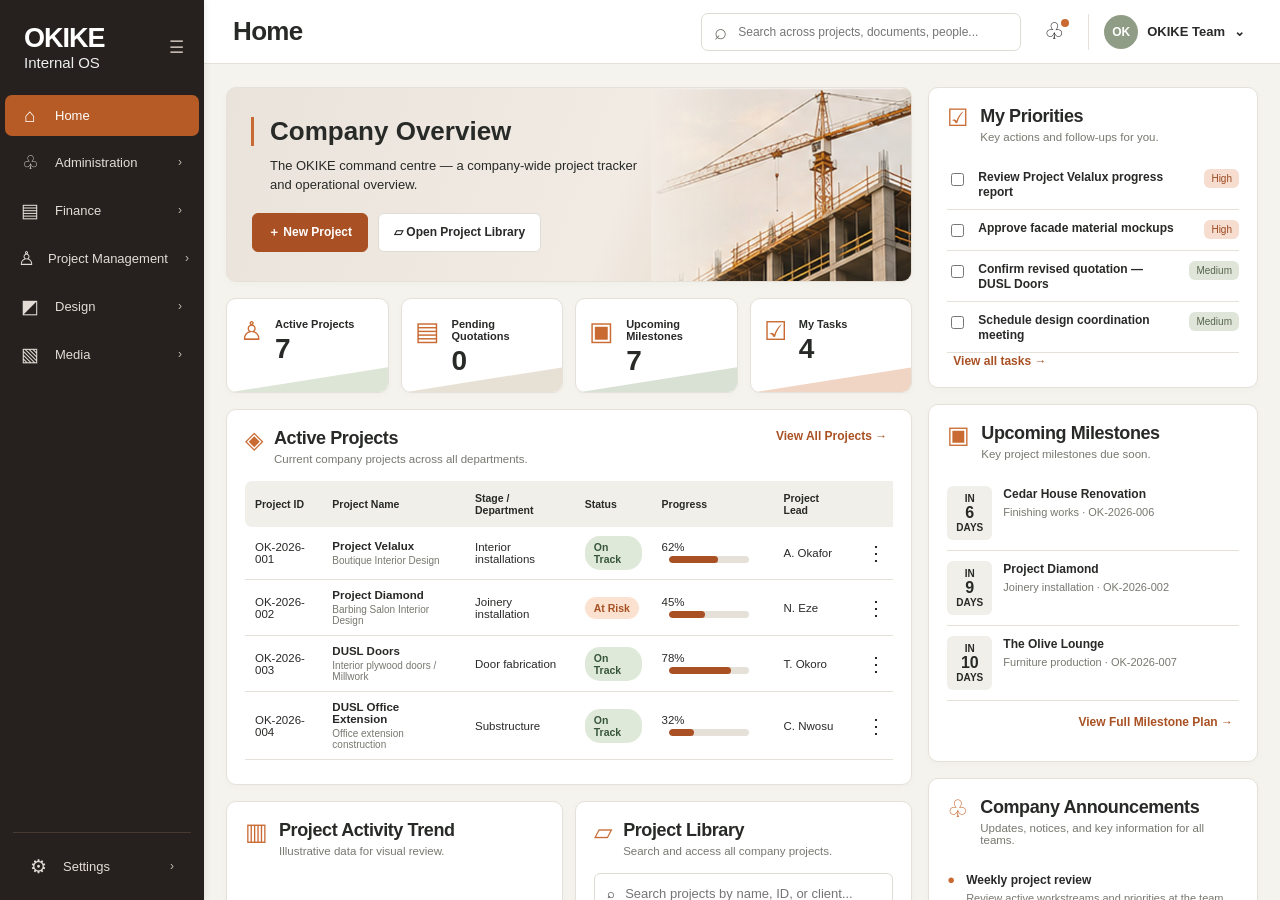
==== index.html @ 73d8251f "Add GitHub Pages entry point for OKIKE home screen" ====
<!DOCTYPE html>
<html lang="en">
<head>
  <meta charset="UTF-8">
  <meta name="viewport" content="width=device-width, initial-scale=1.0">
  <title>OKIKE Internal OS</title>
  <meta http-equiv="refresh" content="0; url=OKIKE-IOS-Quotation-v04/OKIKE-HomeScreen-v01/home.html">
</head>
<body>
  <p>Opening OKIKE Internal OS...</p>
  <a href="OKIKE-IOS-Quotation-v04/OKIKE-HomeScreen-v01/home.html">Open OKIKE Internal OS</a>
</body>
</html>
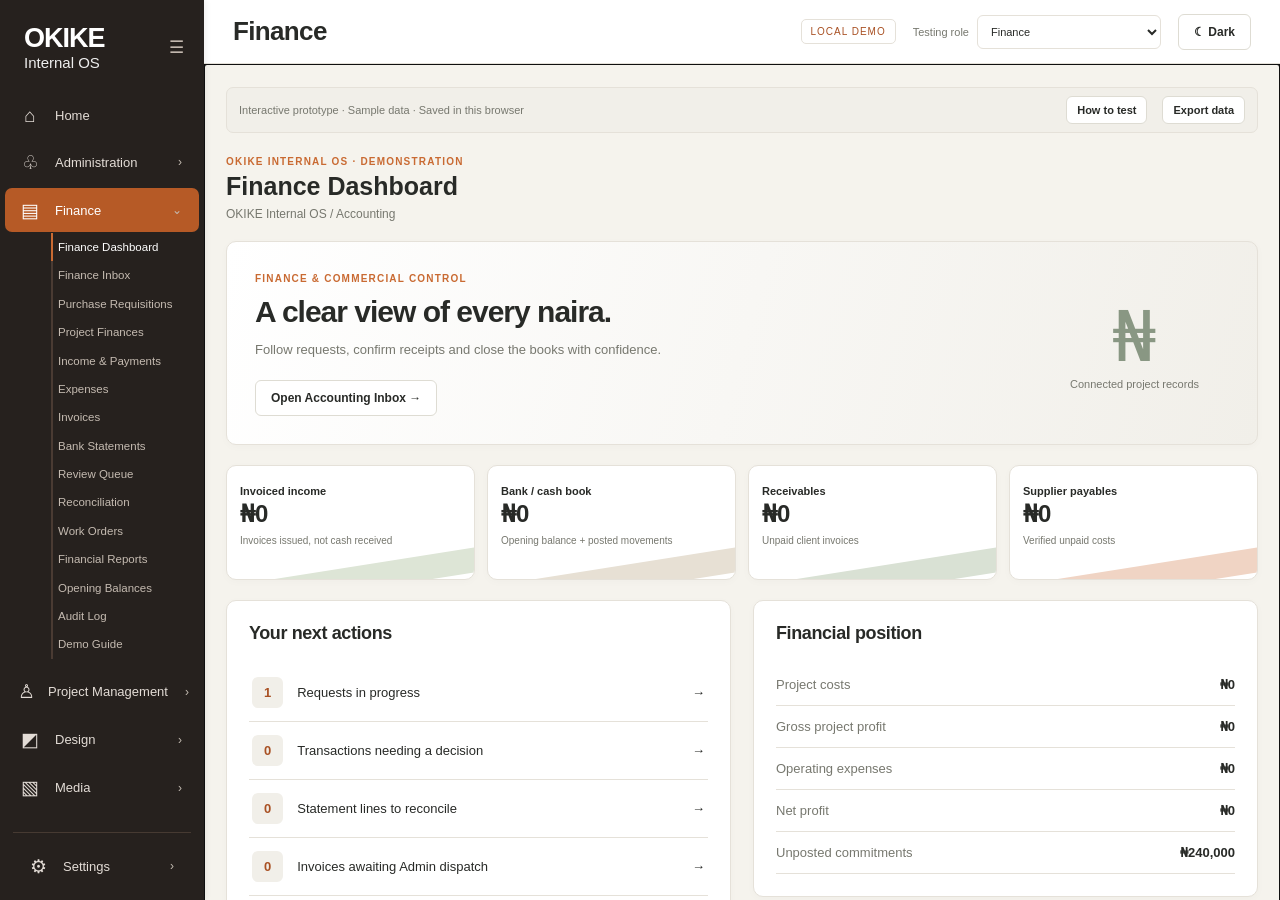
==== commit 97198349: "Point GitHub Pages preview to integrated Administration and Finance candidate" ====
--- a/index.html
+++ b/index.html
@@ -1,13 +1,13 @@
-<!DOCTYPE html>
+<!doctype html>
 <html lang="en">
 <head>
-  <meta charset="UTF-8">
-  <meta name="viewport" content="width=device-width, initial-scale=1.0">
-  <title>OKIKE Internal OS</title>
-  <meta http-equiv="refresh" content="0; url=OKIKE-IOS-Quotation-v04/OKIKE-HomeScreen-v01/home.html">
+<meta charset="utf-8">
+<meta name="viewport" content="width=device-width, initial-scale=1">
+<title>OKIKE Internal OS — Integration Preview</title>
+<meta http-equiv="refresh" content="0; url=integration-candidate/index.html">
 </head>
 <body>
-  <p>Opening OKIKE Internal OS...</p>
-  <a href="OKIKE-IOS-Quotation-v04/OKIKE-HomeScreen-v01/home.html">Open OKIKE Internal OS</a>
+<p>Opening the OKIKE integration preview…</p>
+<p><a href="integration-candidate/index.html">Open Administration and Finance integration preview</a></p>
 </body>
 </html>
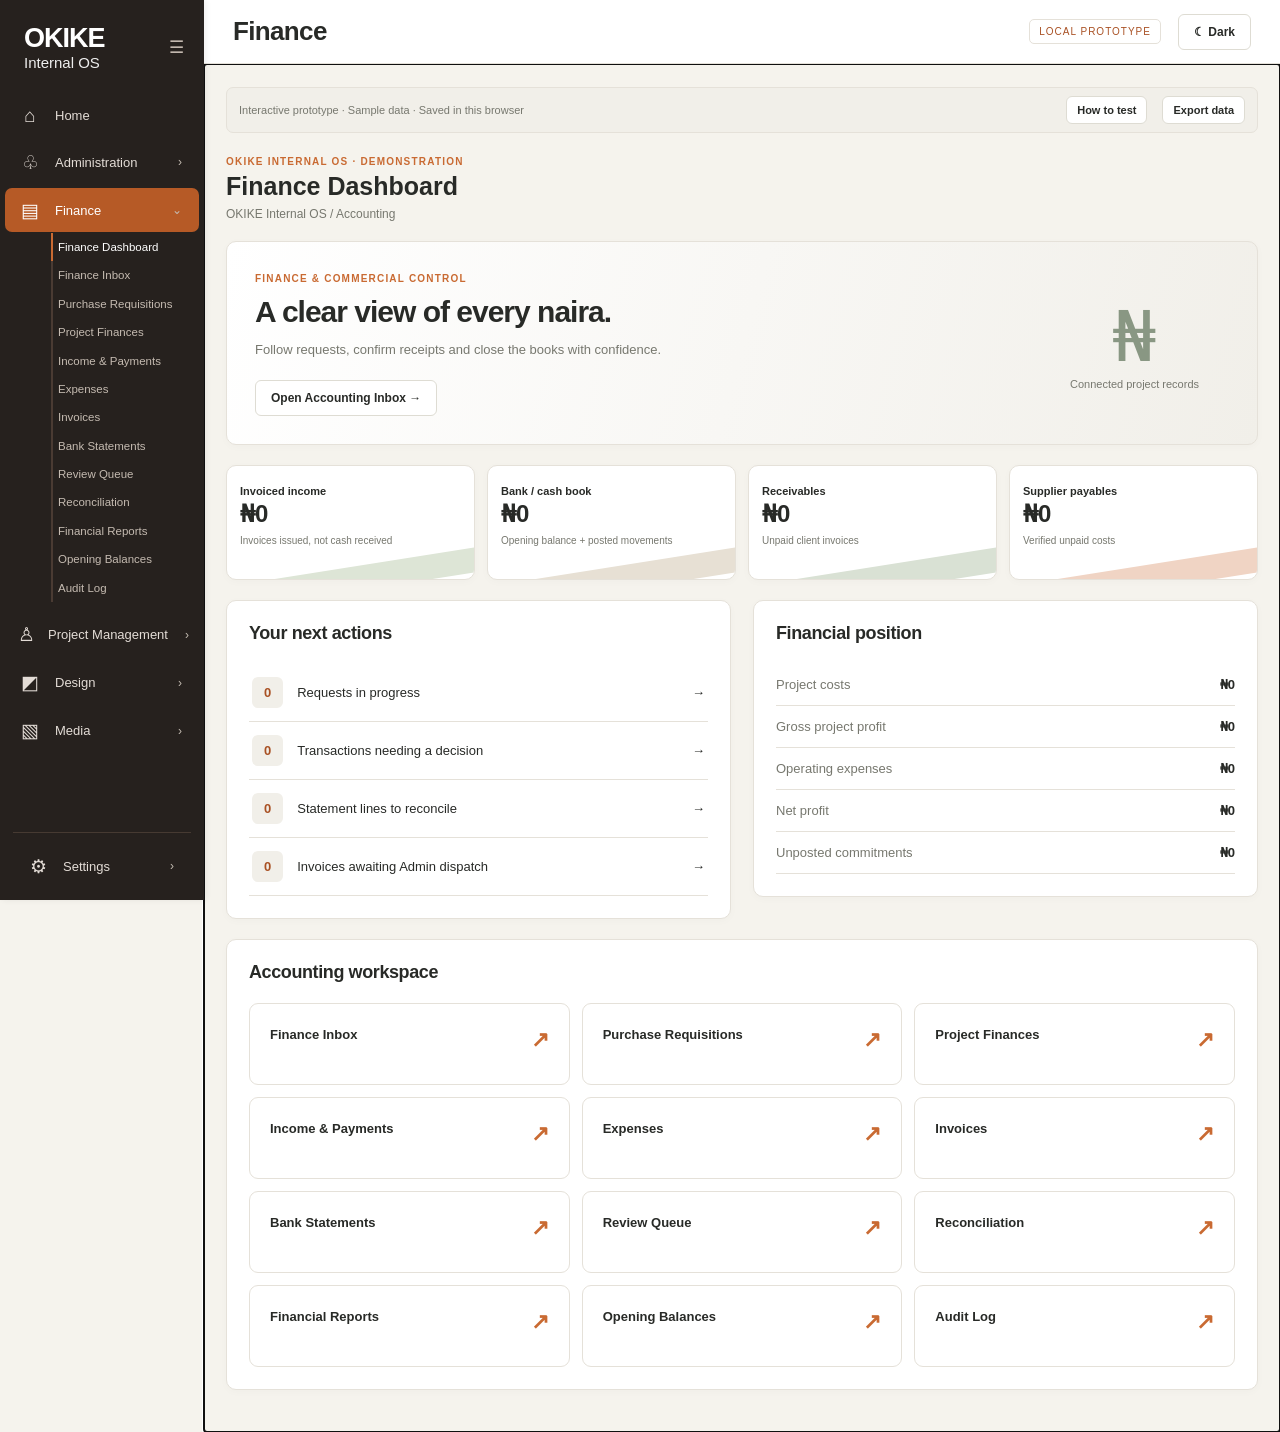
==== commit 87e0e49a: "Replace bare HTML redirect with branded OKIKE loading entry" ====
--- a/index.html
+++ b/index.html
@@ -3,11 +3,32 @@
 <head>
 <meta charset="utf-8">
 <meta name="viewport" content="width=device-width, initial-scale=1">
-<title>OKIKE Internal OS — Integration Preview</title>
-<meta http-equiv="refresh" content="0; url=integration-candidate/index.html">
+<meta name="theme-color" content="#29231F">
+<title>OKIKE Internal OS — Loading</title>
+<style>
+*{box-sizing:border-box}html,body{height:100%;margin:0}
+body{background:#29231F;color:#F5F3ED;font-family:Arial,Helvetica,sans-serif;display:grid;place-items:center}
+main{text-align:center;padding:40px 22px}
+.logo{font-weight:700;font-size:clamp(44px,8vw,65px);letter-spacing:.15em}
+.subtitle{margin-top:6px;color:#C96A32;letter-spacing:.28em;font-size:12px;font-weight:700}
+.spinner{display:block;width:34px;height:34px;margin:38px auto 18px;border:3px solid #62574e;border-top-color:#C96A32;border-radius:50%;animation:turn .8s linear infinite}
+@keyframes turn{to{transform:rotate(360deg)}}
+.status{font-size:14px;color:#c7bfb5}
+.fallback{display:block;margin-top:38px;color:#dcb398;font-size:12px}
+@media(prefers-reduced-motion:reduce){.spinner{animation:none;border-top-color:#C96A32}}
+</style>
 </head>
 <body>
-<p>Opening the OKIKE integration preview…</p>
-<p><a href="integration-candidate/index.html">Open Administration and Finance integration preview</a></p>
+<main role="status" aria-live="polite">
+<div class="logo">OKIKE</div>
+<div class="subtitle">INTERNAL OS</div>
+<span class="spinner" aria-hidden="true"></span>
+<div class="status">Opening your workspace…</div>
+<a class="fallback" href="integration-candidate/index.html">Continue to OKIKE</a>
+</main>
+<script>
+// Keep a branded page visible while transferring to the single application entry point.
+requestAnimationFrame(()=>window.location.replace('integration-candidate/index.html'));
+</script>
 </body>
 </html>
